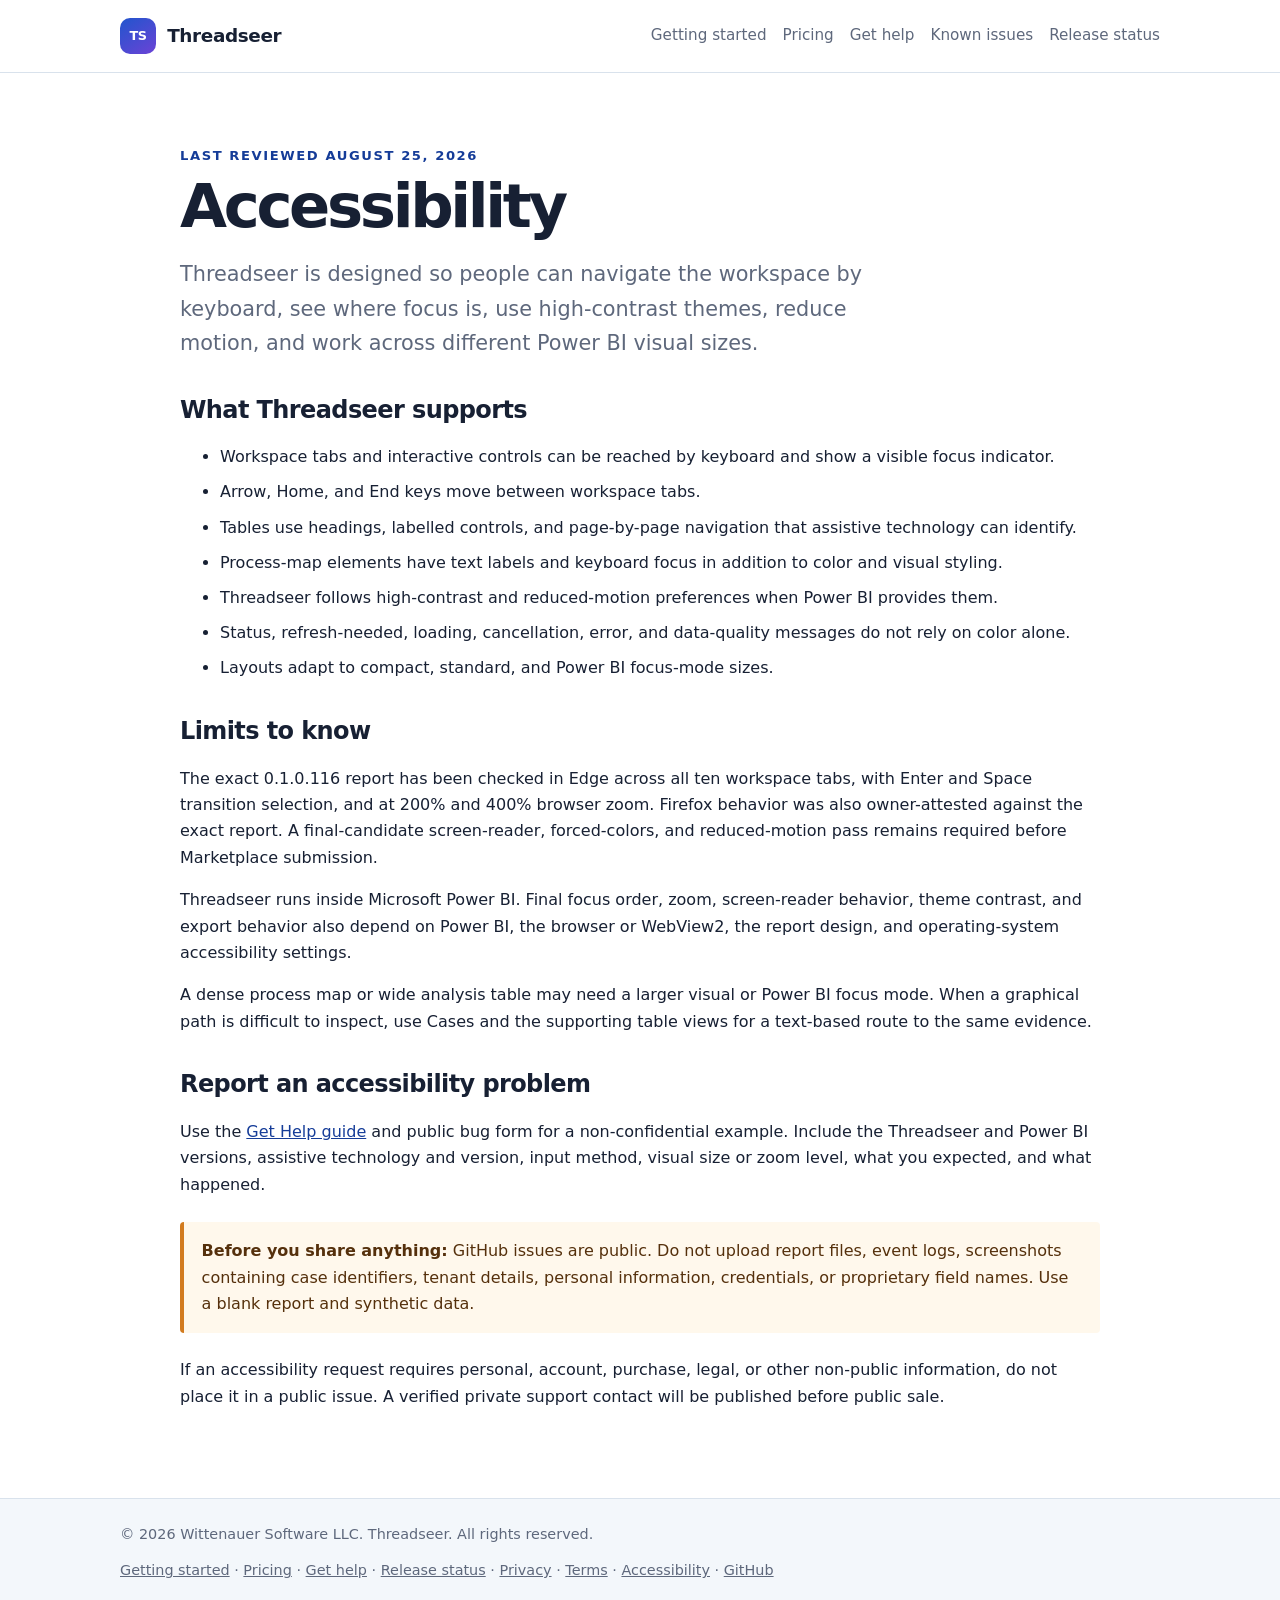
==== docs/accessibility/index.html @ ff3f4d17 "docs: reconcile 0.1.0.116 browser validation" ====
<!doctype html>
<html lang="en">
<head>
  <meta charset="utf-8">
  <meta name="viewport" content="width=device-width, initial-scale=1">
  <meta name="description" content="Learn how Threadseer supports keyboard use, focus, contrast, reduced motion, responsive layouts, and accessibility reporting.">
  <title>Accessibility | Threadseer</title>
  <link rel="stylesheet" href="../assets/styles.css?v=20260822-business-copy">
</head>
<body>
  <a class="skip-link" href="#main">Skip to content</a>
  <header class="site-header"><nav class="nav" aria-label="Primary"><a class="brand" href="../"><span class="brand-mark" aria-hidden="true">TS</span>Threadseer</a><div class="nav-links"><a href="../getting-started/">Getting started</a><a href="../licensing/">Pricing</a><a href="../support/">Get help</a><a href="../known-issues/">Known issues</a><a href="../release-notes/">Release status</a></div></nav></header>
  <main id="main" class="page"><div class="content">
    <div class="eyebrow">Last reviewed August 25, 2026</div>
    <h1>Accessibility</h1>
    <p class="lede">Threadseer is designed so people can navigate the workspace by keyboard, see where focus is, use high-contrast themes, reduce motion, and work across different Power BI visual sizes.</p>

    <h2>What Threadseer supports</h2>
    <ul class="checklist">
      <li>Workspace tabs and interactive controls can be reached by keyboard and show a visible focus indicator.</li>
      <li>Arrow, Home, and End keys move between workspace tabs.</li>
      <li>Tables use headings, labelled controls, and page-by-page navigation that assistive technology can identify.</li>
      <li>Process-map elements have text labels and keyboard focus in addition to color and visual styling.</li>
      <li>Threadseer follows high-contrast and reduced-motion preferences when Power BI provides them.</li>
      <li>Status, refresh-needed, loading, cancellation, error, and data-quality messages do not rely on color alone.</li>
      <li>Layouts adapt to compact, standard, and Power BI focus-mode sizes.</li>
    </ul>

    <h2>Limits to know</h2>
    <p>The exact 0.1.0.116 report has been checked in Edge across all ten workspace tabs, with Enter and Space transition selection, and at 200% and 400% browser zoom. Firefox behavior was also owner-attested against the exact report. A final-candidate screen-reader, forced-colors, and reduced-motion pass remains required before Marketplace submission.</p>
    <p>Threadseer runs inside Microsoft Power BI. Final focus order, zoom, screen-reader behavior, theme contrast, and export behavior also depend on Power BI, the browser or WebView2, the report design, and operating-system accessibility settings.</p>
    <p>A dense process map or wide analysis table may need a larger visual or Power BI focus mode. When a graphical path is difficult to inspect, use Cases and the supporting table views for a text-based route to the same evidence.</p>

    <h2>Report an accessibility problem</h2>
    <p>Use the <a href="../support/">Get Help guide</a> and public bug form for a non-confidential example. Include the Threadseer and Power BI versions, assistive technology and version, input method, visual size or zoom level, what you expected, and what happened.</p>
    <div class="notice warning"><strong>Before you share anything:</strong> GitHub issues are public. Do not upload report files, event logs, screenshots containing case identifiers, tenant details, personal information, credentials, or proprietary field names. Use a blank report and synthetic data.</div>
    <p>If an accessibility request requires personal, account, purchase, legal, or other non-public information, do not place it in a public issue. A verified private support contact will be published before public sale.</p>
  </div></main>
  <footer class="site-footer"><div class="footer-inner"><p>&copy; 2026 Wittenauer Software LLC. Threadseer. All rights reserved.</p><p><a href="../getting-started/">Getting started</a> &middot; <a href="../licensing/">Pricing</a> &middot; <a href="../support/">Get help</a> &middot; <a href="../release-notes/">Release status</a> &middot; <a href="../privacy/">Privacy</a> &middot; <a href="../terms/">Terms</a> &middot; <a href="./">Accessibility</a> &middot; <a href="https://github.com/wittenauer-software/threadseer-support">GitHub</a></p></div></footer>
</body>
</html>
---- docs/assets/styles.css ----
:root {
  color-scheme: light;
  --ink: #172033;
  --muted: #5e687c;
  --paper: #ffffff;
  --wash: #f3f7fb;
  --line: #d9e2ec;
  --brand: #2155cd;
  --brand-dark: #153c98;
  --accent: #18a999;
  --warning: #8a4b08;
  font-family: Inter, "Segoe UI", system-ui, -apple-system, BlinkMacSystemFont, sans-serif;
}

* { box-sizing: border-box; }
html { scroll-behavior: smooth; }
body { margin: 0; color: var(--ink); background: var(--paper); line-height: 1.65; }
a { color: var(--brand-dark); }
a:hover { color: var(--brand); }
a:focus-visible, .button:focus-visible, summary:focus-visible, .table-wrap:focus-visible { outline: 3px solid #ffbf47; outline-offset: 3px; }
.skip-link { position: absolute; left: -999px; top: 0; padding: .6rem 1rem; background: var(--ink); color: white; z-index: 20; }
.skip-link:focus { left: 1rem; top: 1rem; }
.site-header { border-bottom: 1px solid var(--line); background: rgba(255,255,255,.96); }
.nav { max-width: 1080px; margin: 0 auto; min-height: 72px; padding: 0 1.25rem; display: flex; align-items: center; justify-content: space-between; gap: 1.25rem; }
.brand { display: inline-flex; align-items: center; gap: .7rem; color: var(--ink); text-decoration: none; font-size: 1.15rem; font-weight: 750; letter-spacing: -.02em; }
.brand-mark { display: grid; place-items: center; width: 36px; height: 36px; color: white; background: linear-gradient(145deg, var(--brand), #6b43d6); border-radius: 10px; font-size: .8rem; letter-spacing: -.03em; }
.nav-links { display: flex; flex-wrap: wrap; gap: .25rem 1rem; }
.nav-links a { color: var(--muted); text-decoration: none; font-size: .95rem; }
.nav-links a:hover { color: var(--ink); }
.nav-links a[aria-current="page"] { color: var(--ink); font-weight: 700; text-decoration: underline; text-decoration-thickness: 2px; text-underline-offset: .35rem; }
main { min-height: calc(100vh - 190px); }
.hero { background: radial-gradient(circle at 85% 5%, #dce7ff 0, transparent 34%), linear-gradient(180deg, #f8fbff, var(--paper)); border-bottom: 1px solid var(--line); }
.hero-inner, .content { max-width: 960px; margin: 0 auto; padding: 4.5rem 1.25rem; }
.hero-inner { max-width: 1080px; }
.eyebrow { color: var(--brand-dark); font-size: .82rem; font-weight: 750; letter-spacing: .12em; text-transform: uppercase; }
h1 { max-width: 760px; margin: .5rem 0 1rem; font-size: clamp(2.3rem, 7vw, 4.8rem); line-height: 1.02; letter-spacing: -.055em; }
.page h1 { font-size: clamp(2.25rem, 6vw, 3.8rem); }
h2 { margin-top: 2.2rem; line-height: 1.2; letter-spacing: -.025em; }
h3 { line-height: 1.3; }
.lede { max-width: 720px; color: var(--muted); font-size: clamp(1.05rem, 2.5vw, 1.3rem); }
.actions { display: flex; flex-wrap: wrap; gap: .8rem; margin-top: 1.7rem; }
.button { display: inline-flex; align-items: center; justify-content: center; min-height: 46px; padding: .68rem 1rem; border: 1px solid var(--brand); border-radius: 9px; background: var(--brand); color: white; text-decoration: none; font-weight: 700; transition: background-color .15s ease, border-color .15s ease, box-shadow .15s ease, color .15s ease; }
.button.secondary { color: var(--brand-dark); background: white; border-color: var(--line); }
a.button:hover { color: white; background: var(--brand-dark); border-color: var(--brand-dark); box-shadow: 0 6px 16px rgba(21,60,152,.22); }
a.button.secondary:hover { color: var(--brand-dark); background: var(--wash); border-color: var(--brand); box-shadow: 0 6px 16px rgba(23,32,51,.1); }
.grid { display: grid; grid-template-columns: repeat(2, minmax(0, 1fr)); gap: 1rem; margin-top: 2rem; }
.card { padding: 1.4rem; border: 1px solid var(--line); border-radius: 14px; background: white; box-shadow: 0 8px 24px rgba(23,32,51,.05); }
.card h2, .card h3 { margin-top: 0; }
.card p:last-child { margin-bottom: 0; }
.plan-grid { display: grid; grid-template-columns: repeat(2, minmax(0, 1fr)); gap: 1rem; margin: 2rem 0; }
.plan-card { display: flex; flex-direction: column; }
.plan-card.featured { border: 2px solid var(--brand); box-shadow: 0 12px 30px rgba(33,85,205,.12); }
.plan-card .checklist { padding-left: 1.25rem; }
.price { margin: .25rem 0; color: var(--ink); font-size: clamp(2rem, 5vw, 3rem); font-weight: 800; line-height: 1.1; letter-spacing: -.045em; }
.price span { color: var(--muted); font-size: 1rem; font-weight: 600; letter-spacing: normal; }
.price-secondary { margin-top: 0; color: var(--muted); }
.steps-grid, .workspace-grid, .support-options, .privacy-summary { grid-template-columns: repeat(3, minmax(0, 1fr)); }
.step-number { display: grid; place-items: center; width: 2rem; height: 2rem; margin-bottom: .9rem; border-radius: 50%; color: white; background: var(--brand); font-weight: 800; }
.status-grid { display: grid; grid-template-columns: repeat(2, minmax(0, 1fr)); gap: .75rem; margin: 1.5rem 0; }
.status-item { display: flex; flex-direction: column; gap: .15rem; padding: 1rem; border: 1px solid var(--line); border-radius: 10px; background: var(--wash); }
.status-item span { color: var(--muted); }
.notice { margin: 1.5rem 0; padding: 1rem 1.1rem; border-left: 4px solid var(--accent); border-radius: 4px; background: #ecfaf7; }
.notice.warning { border-left-color: #d27b1f; background: #fff8ec; color: #55300c; }
.checklist li { margin-bottom: .55rem; }
.table-wrap { max-width: 100%; margin: 1.5rem 0; overflow-x: auto; border: 1px solid var(--line); border-radius: 10px; }
table { width: 100%; min-width: 680px; border-collapse: collapse; background: white; }
th, td { padding: .8rem .9rem; border-bottom: 1px solid var(--line); text-align: left; vertical-align: top; }
th { background: var(--wash); font-size: .92rem; }
tr:last-child td { border-bottom: 0; }
.content li + li { margin-top: .35rem; }
.meta { color: var(--muted); font-size: .92rem; }
details { margin: 1.5rem 0; border: 1px solid var(--line); border-radius: 10px; background: white; }
summary { padding: 1rem 1.1rem; color: var(--ink); cursor: pointer; font-weight: 750; }
details[open] summary { border-bottom: 1px solid var(--line); background: var(--wash); }
.details-body { padding: .2rem 1.1rem 1rem; }
.details-body.table-wrap { margin: 0; padding: 0; border: 0; border-radius: 0 0 10px 10px; }
.site-footer { border-top: 1px solid var(--line); background: var(--wash); }
.footer-inner { max-width: 1080px; margin: 0 auto; padding: 1.5rem 1.25rem; display: flex; flex-wrap: wrap; justify-content: space-between; gap: .75rem 1.5rem; color: var(--muted); font-size: .9rem; }
.footer-inner p { margin: 0; }
.footer-inner a { color: inherit; }
code { padding: .12rem .35rem; border-radius: 4px; background: var(--wash); }

@media (max-width: 700px) {
  .nav { align-items: flex-start; flex-direction: column; padding-top: 1rem; padding-bottom: 1rem; }
  .nav-links { row-gap: .65rem; }
  .grid, .plan-grid, .steps-grid, .workspace-grid, .support-options, .privacy-summary, .status-grid { grid-template-columns: 1fr; }
  .hero-inner, .content { padding-top: 3rem; padding-bottom: 3rem; }
}

@media (prefers-reduced-motion: reduce) {
  html { scroll-behavior: auto; }
  .button { transition: none; }
}
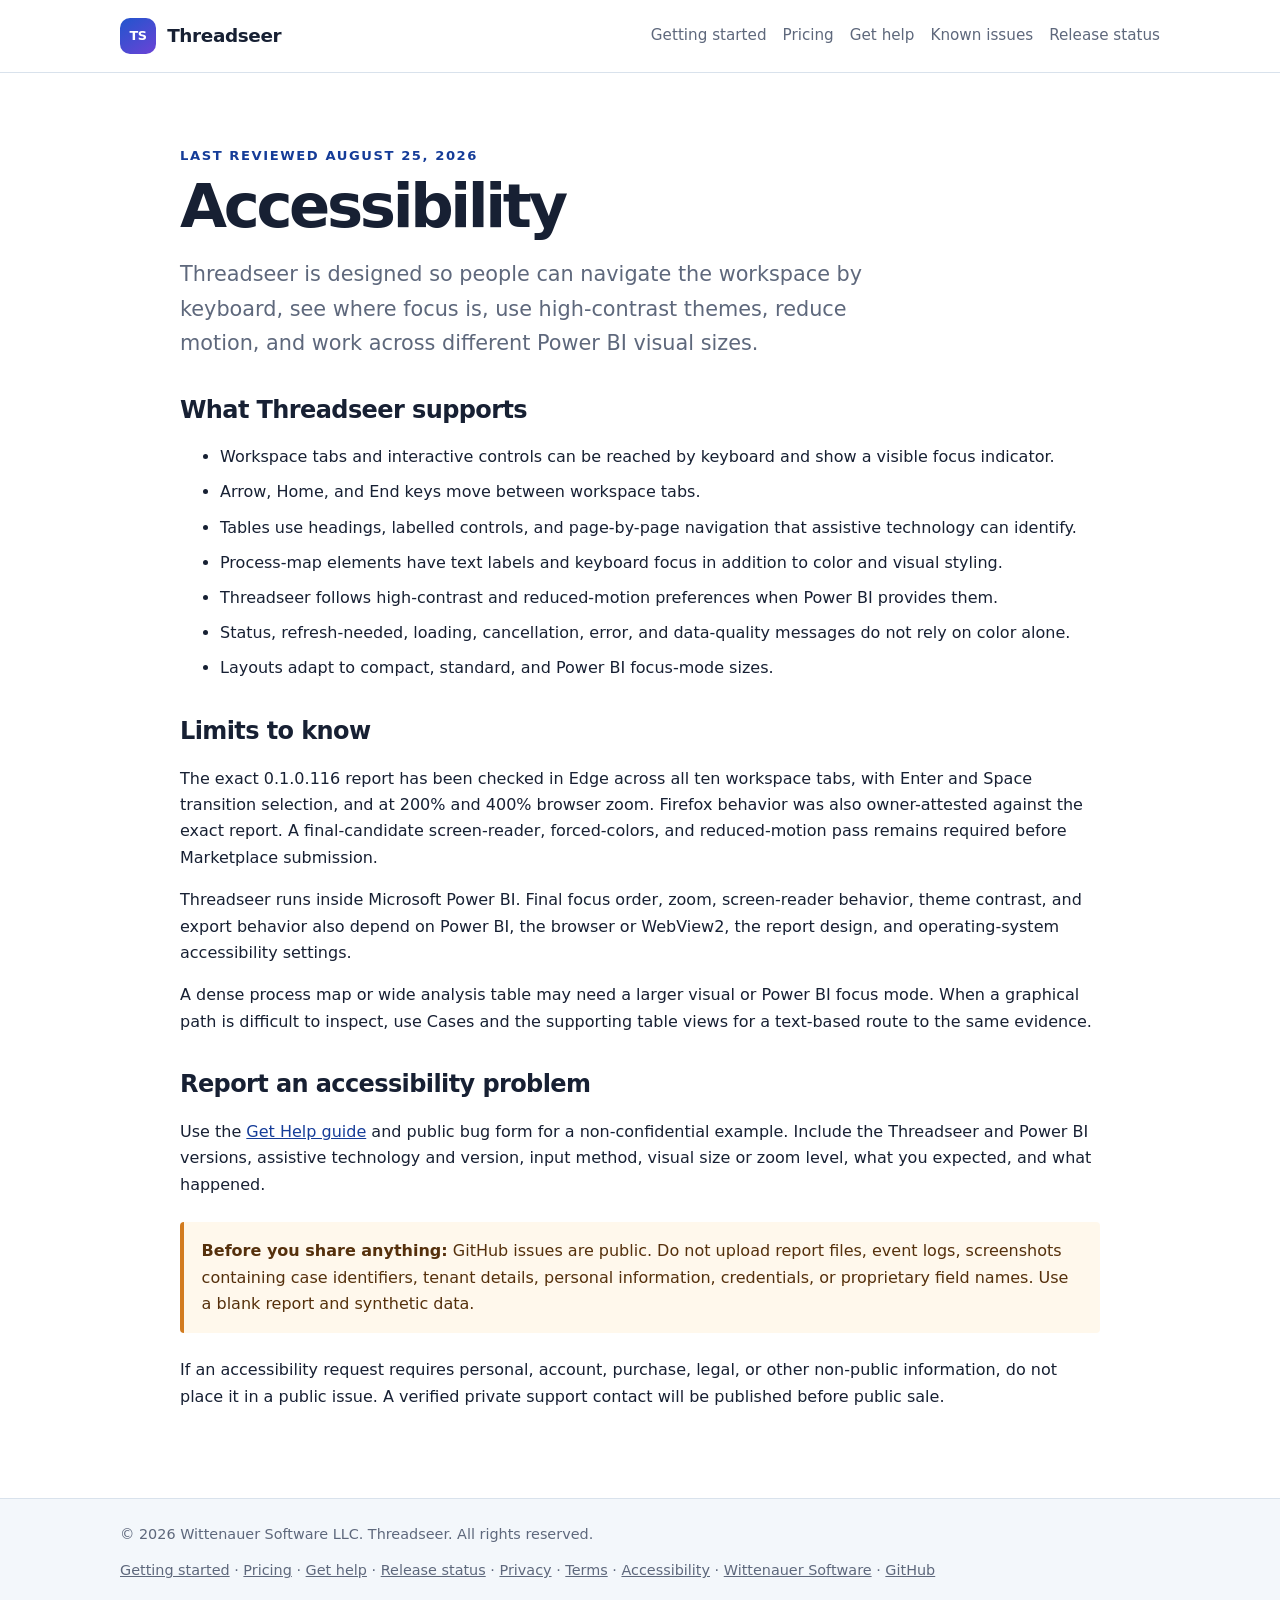
==== commit 76584495: "Link support site to company website" ====
--- a/docs/accessibility/index.html
+++ b/docs/accessibility/index.html
@@ -36,6 +36,6 @@
     <div class="notice warning"><strong>Before you share anything:</strong> GitHub issues are public. Do not upload report files, event logs, screenshots containing case identifiers, tenant details, personal information, credentials, or proprietary field names. Use a blank report and synthetic data.</div>
     <p>If an accessibility request requires personal, account, purchase, legal, or other non-public information, do not place it in a public issue. A verified private support contact will be published before public sale.</p>
   </div></main>
-  <footer class="site-footer"><div class="footer-inner"><p>&copy; 2026 Wittenauer Software LLC. Threadseer. All rights reserved.</p><p><a href="../getting-started/">Getting started</a> &middot; <a href="../licensing/">Pricing</a> &middot; <a href="../support/">Get help</a> &middot; <a href="../release-notes/">Release status</a> &middot; <a href="../privacy/">Privacy</a> &middot; <a href="../terms/">Terms</a> &middot; <a href="./">Accessibility</a> &middot; <a href="https://github.com/wittenauer-software/threadseer-support">GitHub</a></p></div></footer>
+  <footer class="site-footer"><div class="footer-inner"><p>&copy; 2026 Wittenauer Software LLC. Threadseer. All rights reserved.</p><p><a href="../getting-started/">Getting started</a> &middot; <a href="../licensing/">Pricing</a> &middot; <a href="../support/">Get help</a> &middot; <a href="../release-notes/">Release status</a> &middot; <a href="../privacy/">Privacy</a> &middot; <a href="../terms/">Terms</a> &middot; <a href="./">Accessibility</a> &middot; <a href="https://wittenauersoftware.com">Wittenauer Software</a> &middot; <a href="https://github.com/wittenauer-software/threadseer-support">GitHub</a></p></div></footer>
 </body>
 </html>
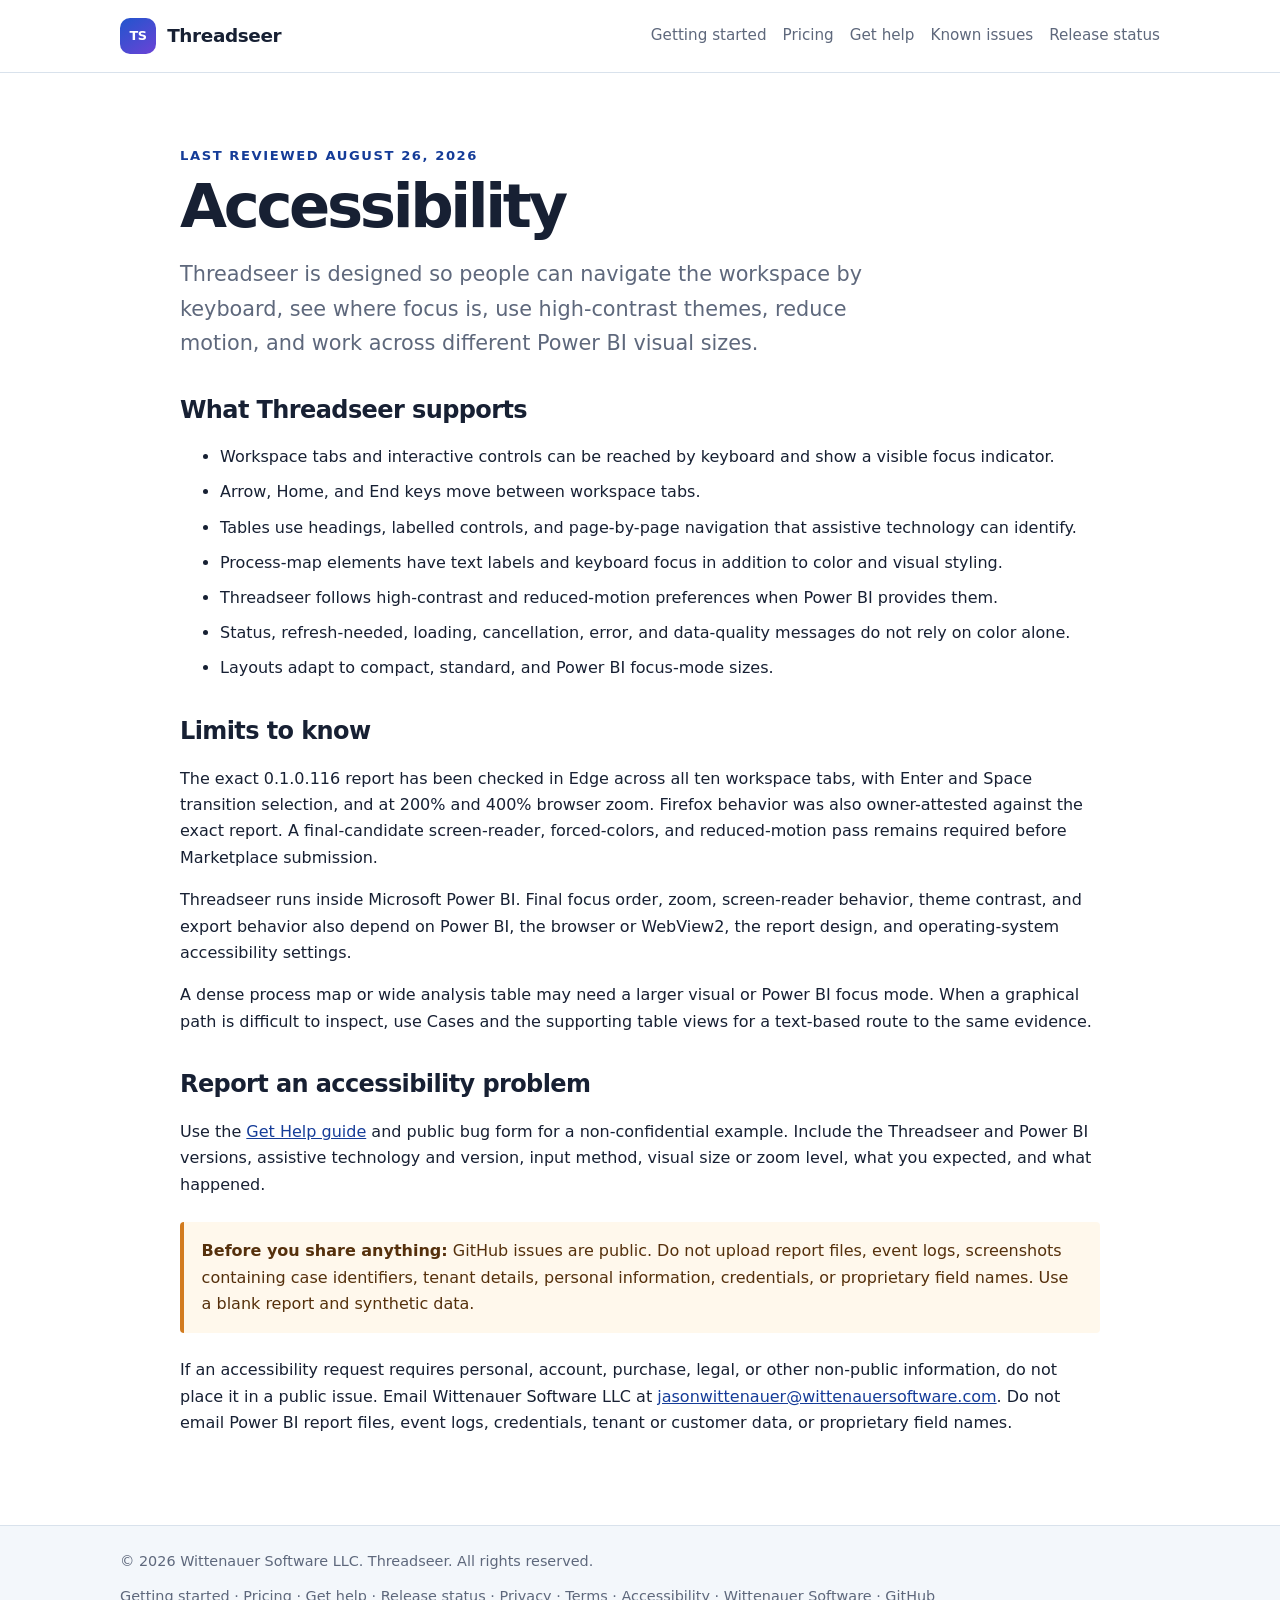
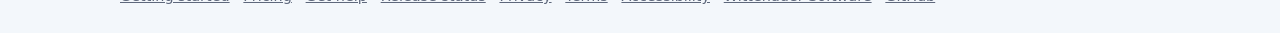
==== commit a649c316: "docs: publish Marketplace support contact" ====
--- a/docs/accessibility/index.html
+++ b/docs/accessibility/index.html
@@ -11,7 +11,7 @@
   <a class="skip-link" href="#main">Skip to content</a>
   <header class="site-header"><nav class="nav" aria-label="Primary"><a class="brand" href="../"><span class="brand-mark" aria-hidden="true">TS</span>Threadseer</a><div class="nav-links"><a href="../getting-started/">Getting started</a><a href="../licensing/">Pricing</a><a href="../support/">Get help</a><a href="../known-issues/">Known issues</a><a href="../release-notes/">Release status</a></div></nav></header>
   <main id="main" class="page"><div class="content">
-    <div class="eyebrow">Last reviewed August 25, 2026</div>
+    <div class="eyebrow">Last reviewed August 26, 2026</div>
     <h1>Accessibility</h1>
     <p class="lede">Threadseer is designed so people can navigate the workspace by keyboard, see where focus is, use high-contrast themes, reduce motion, and work across different Power BI visual sizes.</p>
 
@@ -34,7 +34,7 @@
     <h2>Report an accessibility problem</h2>
     <p>Use the <a href="../support/">Get Help guide</a> and public bug form for a non-confidential example. Include the Threadseer and Power BI versions, assistive technology and version, input method, visual size or zoom level, what you expected, and what happened.</p>
     <div class="notice warning"><strong>Before you share anything:</strong> GitHub issues are public. Do not upload report files, event logs, screenshots containing case identifiers, tenant details, personal information, credentials, or proprietary field names. Use a blank report and synthetic data.</div>
-    <p>If an accessibility request requires personal, account, purchase, legal, or other non-public information, do not place it in a public issue. A verified private support contact will be published before public sale.</p>
+    <p>If an accessibility request requires personal, account, purchase, legal, or other non-public information, do not place it in a public issue. Email Wittenauer Software LLC at <a href="mailto:jasonwittenauer@wittenauersoftware.com">jasonwittenauer@wittenauersoftware.com</a>. Do not email Power BI report files, event logs, credentials, tenant or customer data, or proprietary field names.</p>
   </div></main>
   <footer class="site-footer"><div class="footer-inner"><p>&copy; 2026 Wittenauer Software LLC. Threadseer. All rights reserved.</p><p><a href="../getting-started/">Getting started</a> &middot; <a href="../licensing/">Pricing</a> &middot; <a href="../support/">Get help</a> &middot; <a href="../release-notes/">Release status</a> &middot; <a href="../privacy/">Privacy</a> &middot; <a href="../terms/">Terms</a> &middot; <a href="./">Accessibility</a> &middot; <a href="https://wittenauersoftware.com">Wittenauer Software</a> &middot; <a href="https://github.com/wittenauer-software/threadseer-support">GitHub</a></p></div></footer>
 </body>
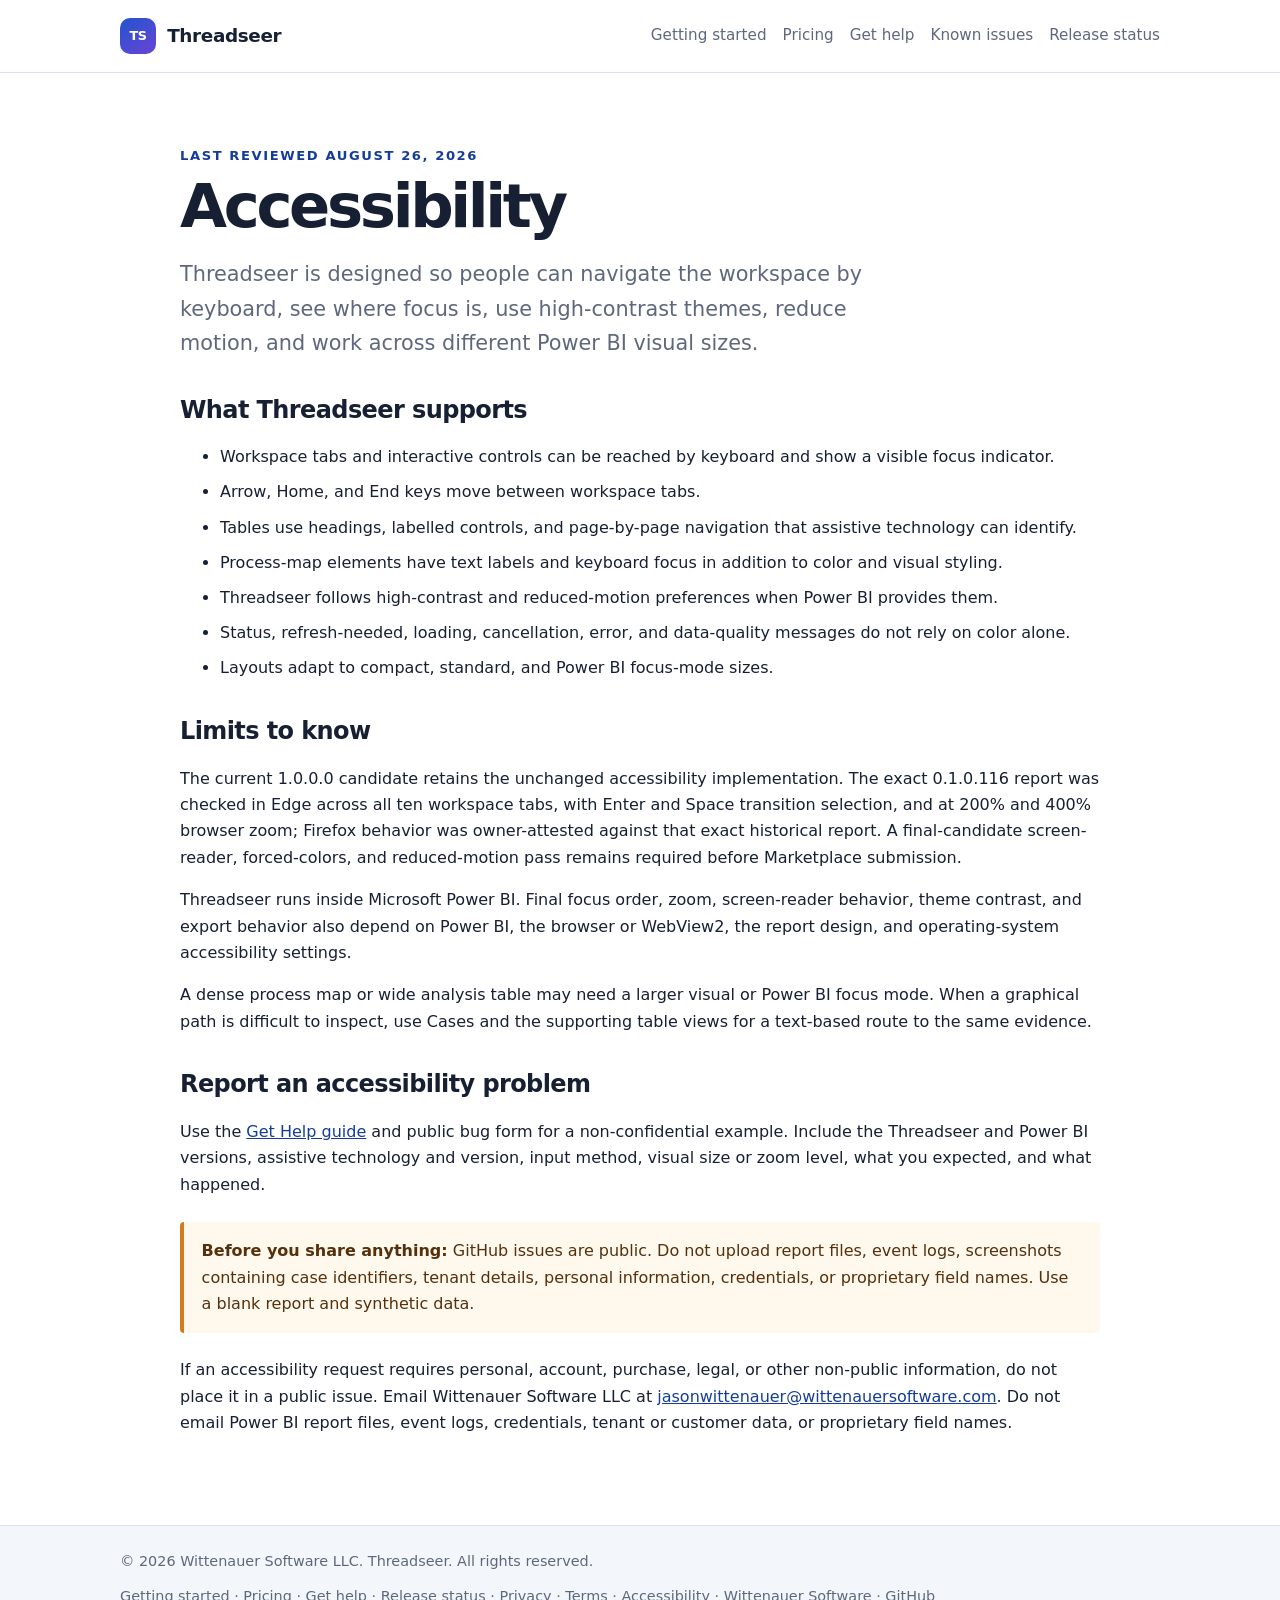
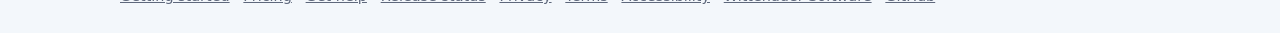
==== commit 791efdd6: "docs: reconcile Marketplace version 1.0.0.0" ====
--- a/docs/accessibility/index.html
+++ b/docs/accessibility/index.html
@@ -27,7 +27,7 @@
     </ul>
 
     <h2>Limits to know</h2>
-    <p>The exact 0.1.0.116 report has been checked in Edge across all ten workspace tabs, with Enter and Space transition selection, and at 200% and 400% browser zoom. Firefox behavior was also owner-attested against the exact report. A final-candidate screen-reader, forced-colors, and reduced-motion pass remains required before Marketplace submission.</p>
+    <p>The current 1.0.0.0 candidate retains the unchanged accessibility implementation. The exact 0.1.0.116 report was checked in Edge across all ten workspace tabs, with Enter and Space transition selection, and at 200% and 400% browser zoom; Firefox behavior was owner-attested against that exact historical report. A final-candidate screen-reader, forced-colors, and reduced-motion pass remains required before Marketplace submission.</p>
     <p>Threadseer runs inside Microsoft Power BI. Final focus order, zoom, screen-reader behavior, theme contrast, and export behavior also depend on Power BI, the browser or WebView2, the report design, and operating-system accessibility settings.</p>
     <p>A dense process map or wide analysis table may need a larger visual or Power BI focus mode. When a graphical path is difficult to inspect, use Cases and the supporting table views for a text-based route to the same evidence.</p>
 
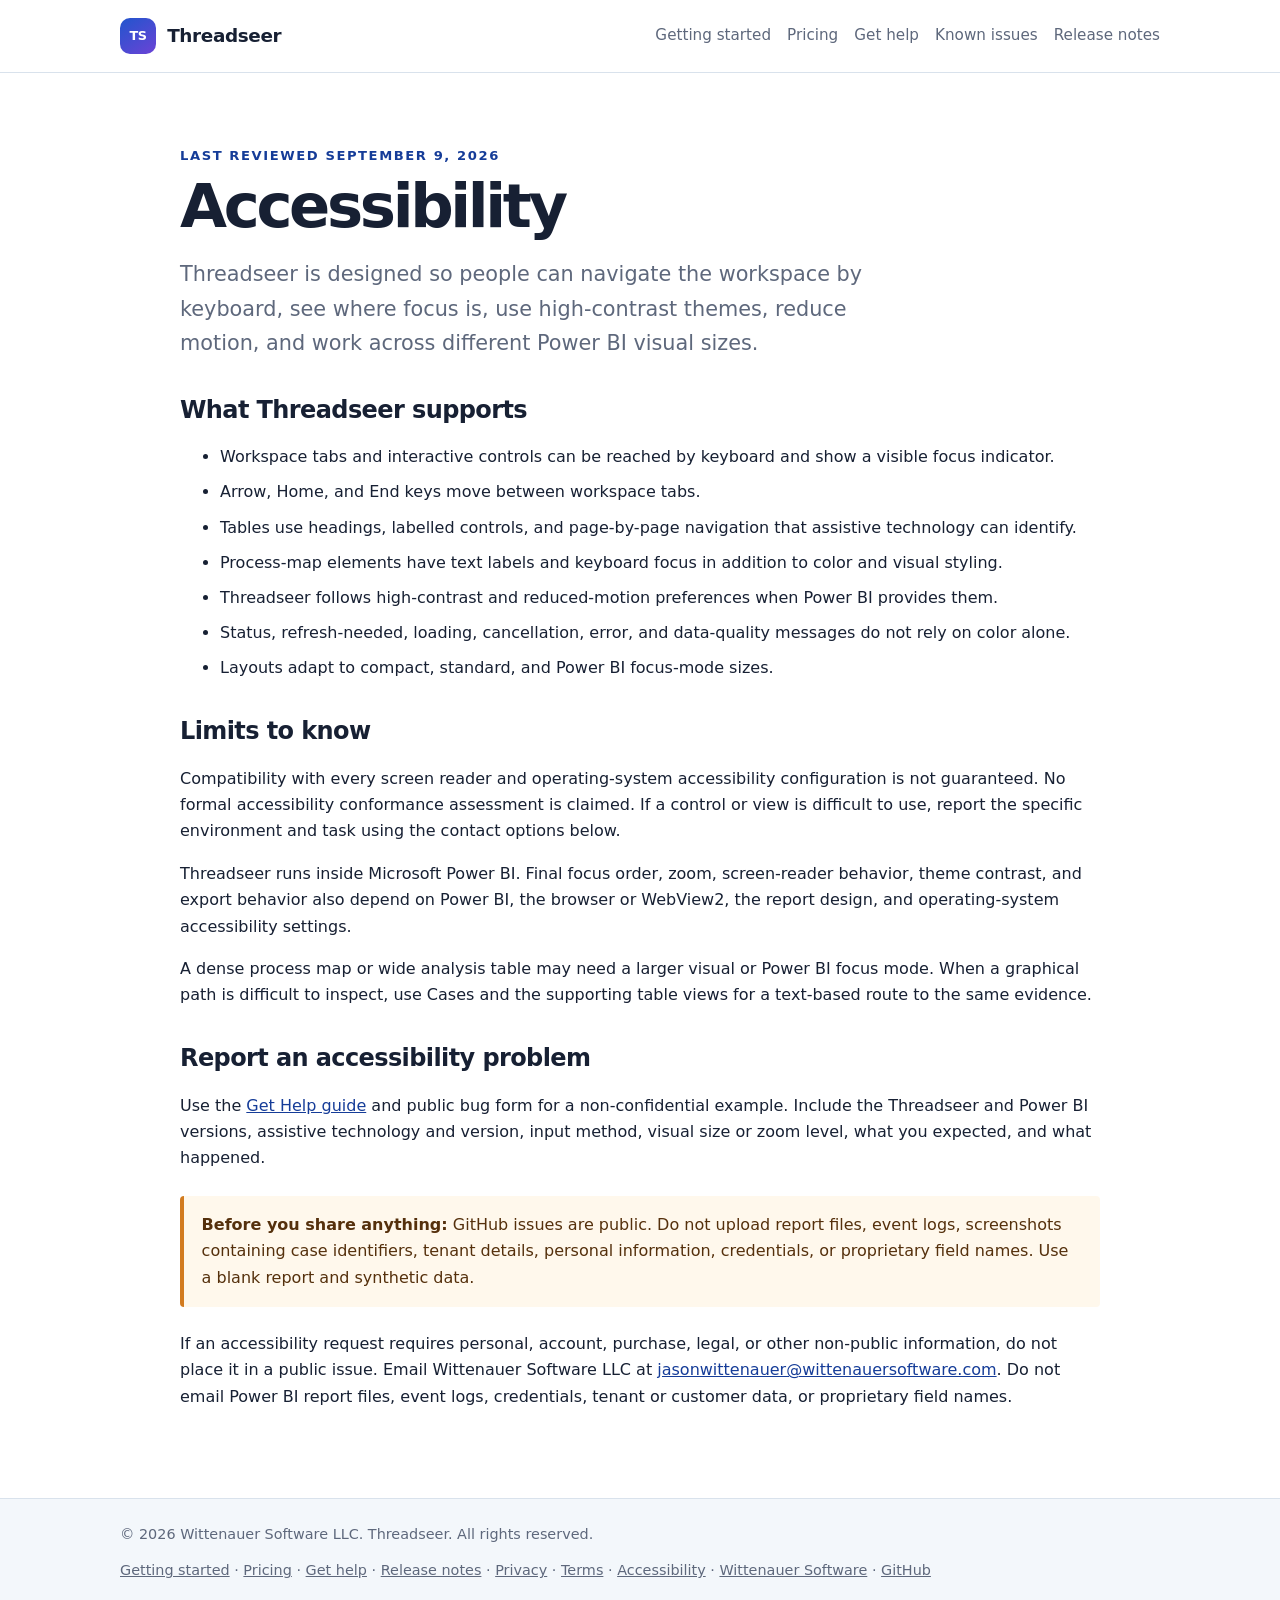
==== commit d5fb06b3: "Replace launch-status copy with complete product documentation" ====
--- a/docs/accessibility/index.html
+++ b/docs/accessibility/index.html
@@ -9,9 +9,9 @@
 </head>
 <body>
   <a class="skip-link" href="#main">Skip to content</a>
-  <header class="site-header"><nav class="nav" aria-label="Primary"><a class="brand" href="../"><span class="brand-mark" aria-hidden="true">TS</span>Threadseer</a><div class="nav-links"><a href="../getting-started/">Getting started</a><a href="../licensing/">Pricing</a><a href="../support/">Get help</a><a href="../known-issues/">Known issues</a><a href="../release-notes/">Release status</a></div></nav></header>
+  <header class="site-header"><nav class="nav" aria-label="Primary"><a class="brand" href="../"><span class="brand-mark" aria-hidden="true">TS</span>Threadseer</a><div class="nav-links"><a href="../getting-started/">Getting started</a><a href="../licensing/">Pricing</a><a href="../support/">Get help</a><a href="../known-issues/">Known issues</a><a href="../release-notes/">Release notes</a></div></nav></header>
   <main id="main" class="page"><div class="content">
-    <div class="eyebrow">Last reviewed August 26, 2026</div>
+    <div class="eyebrow">Last reviewed September 9, 2026</div>
     <h1>Accessibility</h1>
     <p class="lede">Threadseer is designed so people can navigate the workspace by keyboard, see where focus is, use high-contrast themes, reduce motion, and work across different Power BI visual sizes.</p>
 
@@ -27,7 +27,7 @@
     </ul>
 
     <h2>Limits to know</h2>
-    <p>The current 1.0.0.0 candidate retains the unchanged accessibility implementation. The exact 0.1.0.116 report was checked in Edge across all ten workspace tabs, with Enter and Space transition selection, and at 200% and 400% browser zoom; Firefox behavior was owner-attested against that exact historical report. A final-candidate screen-reader, forced-colors, and reduced-motion pass remains required before Marketplace submission.</p>
+    <p>Compatibility with every screen reader and operating-system accessibility configuration is not guaranteed. No formal accessibility conformance assessment is claimed. If a control or view is difficult to use, report the specific environment and task using the contact options below.</p>
     <p>Threadseer runs inside Microsoft Power BI. Final focus order, zoom, screen-reader behavior, theme contrast, and export behavior also depend on Power BI, the browser or WebView2, the report design, and operating-system accessibility settings.</p>
     <p>A dense process map or wide analysis table may need a larger visual or Power BI focus mode. When a graphical path is difficult to inspect, use Cases and the supporting table views for a text-based route to the same evidence.</p>
 
@@ -36,6 +36,6 @@
     <div class="notice warning"><strong>Before you share anything:</strong> GitHub issues are public. Do not upload report files, event logs, screenshots containing case identifiers, tenant details, personal information, credentials, or proprietary field names. Use a blank report and synthetic data.</div>
     <p>If an accessibility request requires personal, account, purchase, legal, or other non-public information, do not place it in a public issue. Email Wittenauer Software LLC at <a href="mailto:jasonwittenauer@wittenauersoftware.com">jasonwittenauer@wittenauersoftware.com</a>. Do not email Power BI report files, event logs, credentials, tenant or customer data, or proprietary field names.</p>
   </div></main>
-  <footer class="site-footer"><div class="footer-inner"><p>&copy; 2026 Wittenauer Software LLC. Threadseer. All rights reserved.</p><p><a href="../getting-started/">Getting started</a> &middot; <a href="../licensing/">Pricing</a> &middot; <a href="../support/">Get help</a> &middot; <a href="../release-notes/">Release status</a> &middot; <a href="../privacy/">Privacy</a> &middot; <a href="../terms/">Terms</a> &middot; <a href="./">Accessibility</a> &middot; <a href="https://wittenauersoftware.com">Wittenauer Software</a> &middot; <a href="https://github.com/wittenauer-software/threadseer-support">GitHub</a></p></div></footer>
+  <footer class="site-footer"><div class="footer-inner"><p>&copy; 2026 Wittenauer Software LLC. Threadseer. All rights reserved.</p><p><a href="../getting-started/">Getting started</a> &middot; <a href="../licensing/">Pricing</a> &middot; <a href="../support/">Get help</a> &middot; <a href="../release-notes/">Release notes</a> &middot; <a href="../privacy/">Privacy</a> &middot; <a href="../terms/">Terms</a> &middot; <a href="./">Accessibility</a> &middot; <a href="https://wittenauersoftware.com">Wittenauer Software</a> &middot; <a href="https://github.com/wittenauer-software/threadseer-support">GitHub</a></p></div></footer>
 </body>
 </html>
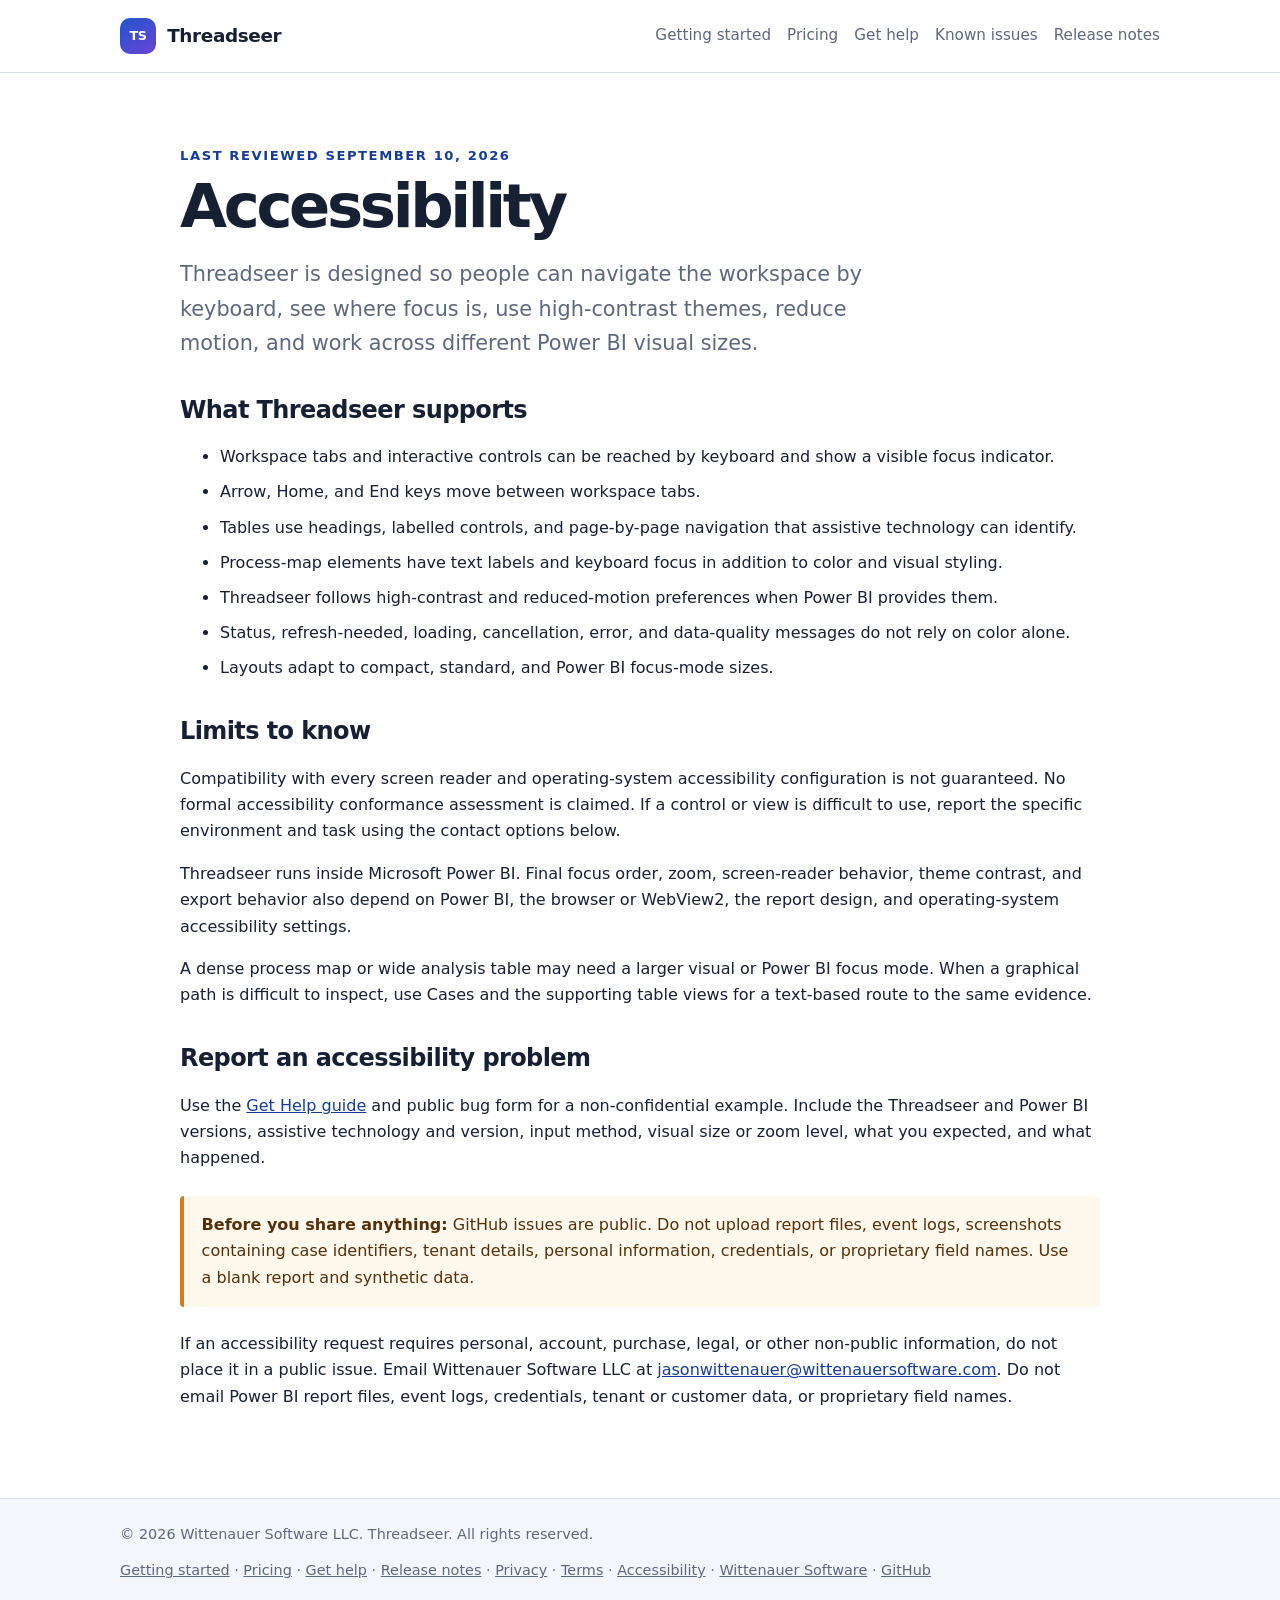
==== commit a78e3665: "Document small visual scrolling and case cohort report filters" ====
--- a/docs/accessibility/index.html
+++ b/docs/accessibility/index.html
@@ -11,7 +11,7 @@
   <a class="skip-link" href="#main">Skip to content</a>
   <header class="site-header"><nav class="nav" aria-label="Primary"><a class="brand" href="../"><span class="brand-mark" aria-hidden="true">TS</span>Threadseer</a><div class="nav-links"><a href="../getting-started/">Getting started</a><a href="../licensing/">Pricing</a><a href="../support/">Get help</a><a href="../known-issues/">Known issues</a><a href="../release-notes/">Release notes</a></div></nav></header>
   <main id="main" class="page"><div class="content">
-    <div class="eyebrow">Last reviewed September 9, 2026</div>
+    <div class="eyebrow">Last reviewed September 10, 2026</div>
     <h1>Accessibility</h1>
     <p class="lede">Threadseer is designed so people can navigate the workspace by keyboard, see where focus is, use high-contrast themes, reduce motion, and work across different Power BI visual sizes.</p>
 
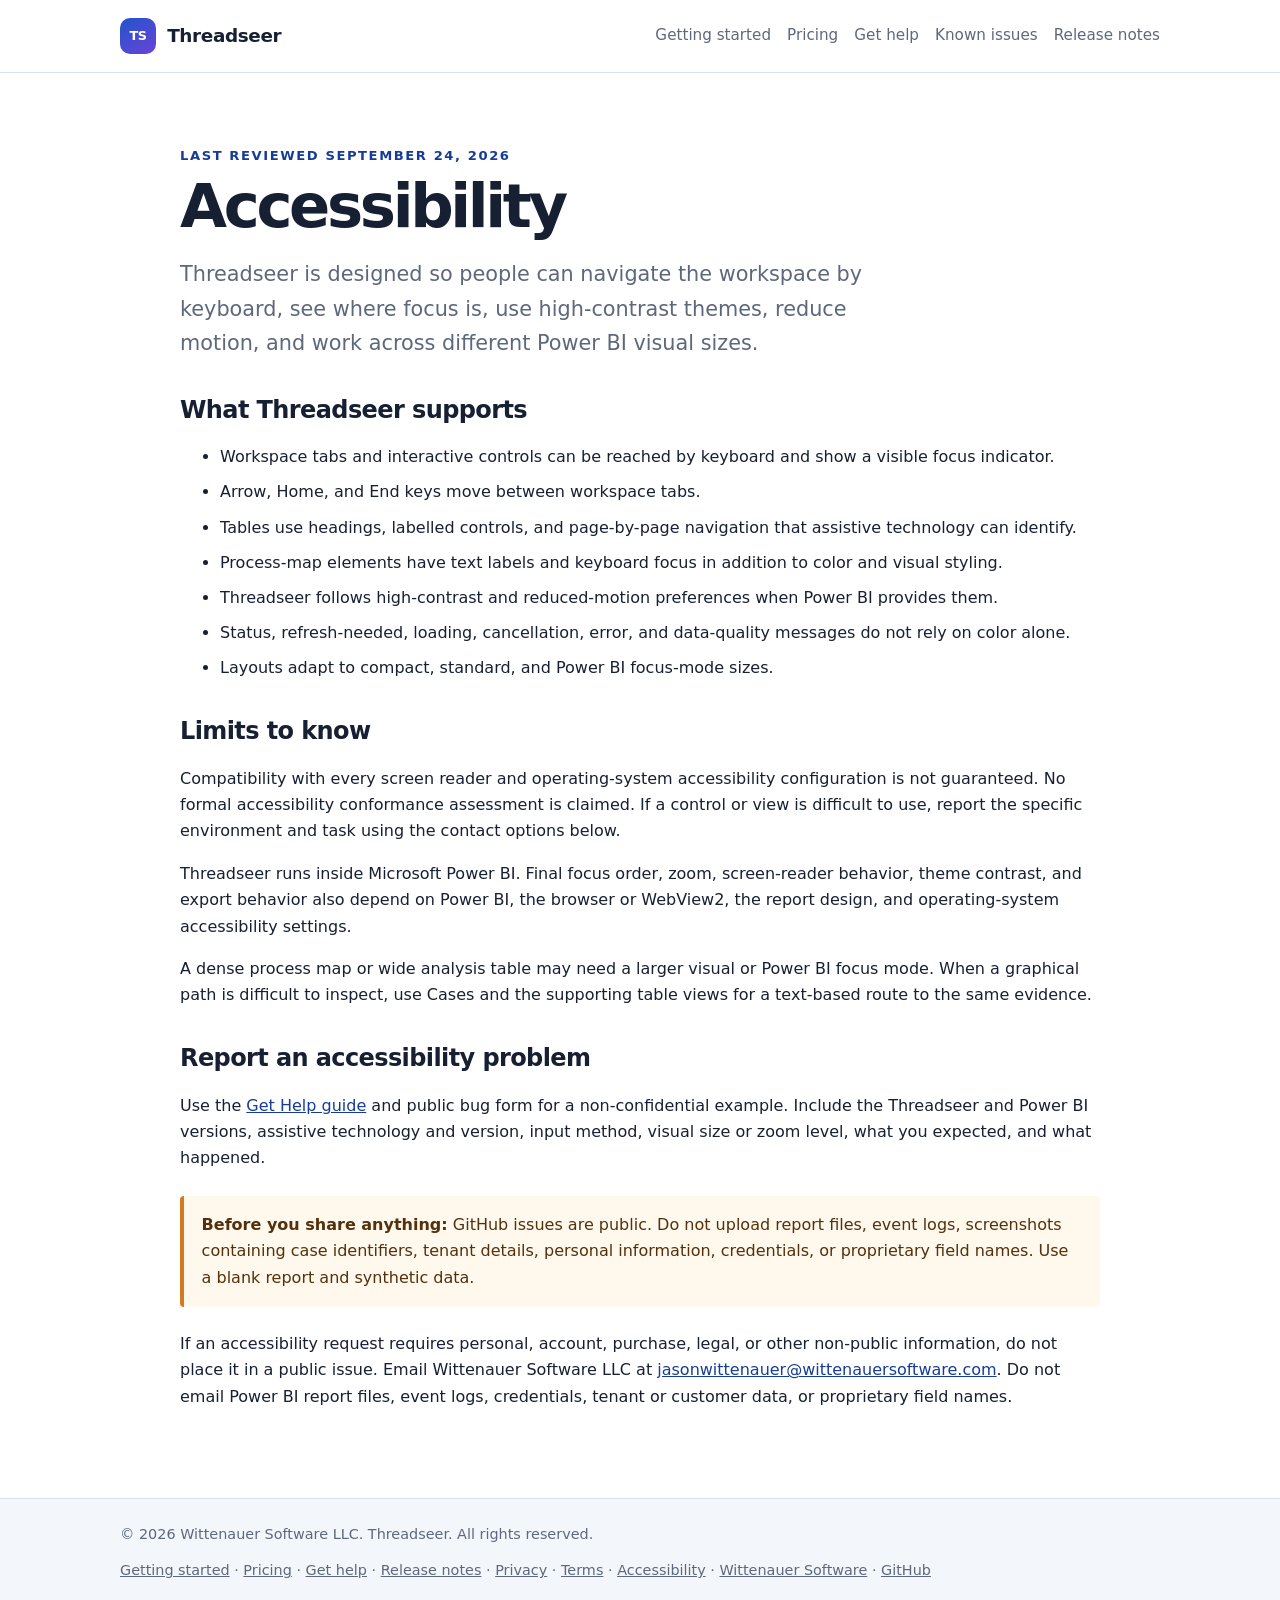
==== commit dd3e6c92: "docs: describe native high-contrast map improvements" ====
--- a/docs/accessibility/index.html
+++ b/docs/accessibility/index.html
@@ -11,7 +11,7 @@
   <a class="skip-link" href="#main">Skip to content</a>
   <header class="site-header"><nav class="nav" aria-label="Primary"><a class="brand" href="../"><span class="brand-mark" aria-hidden="true">TS</span>Threadseer</a><div class="nav-links"><a href="../getting-started/">Getting started</a><a href="../licensing/">Pricing</a><a href="../support/">Get help</a><a href="../known-issues/">Known issues</a><a href="../release-notes/">Release notes</a></div></nav></header>
   <main id="main" class="page"><div class="content">
-    <div class="eyebrow">Last reviewed September 10, 2026</div>
+    <div class="eyebrow">Last reviewed September 24, 2026</div>
     <h1>Accessibility</h1>
     <p class="lede">Threadseer is designed so people can navigate the workspace by keyboard, see where focus is, use high-contrast themes, reduce motion, and work across different Power BI visual sizes.</p>
 
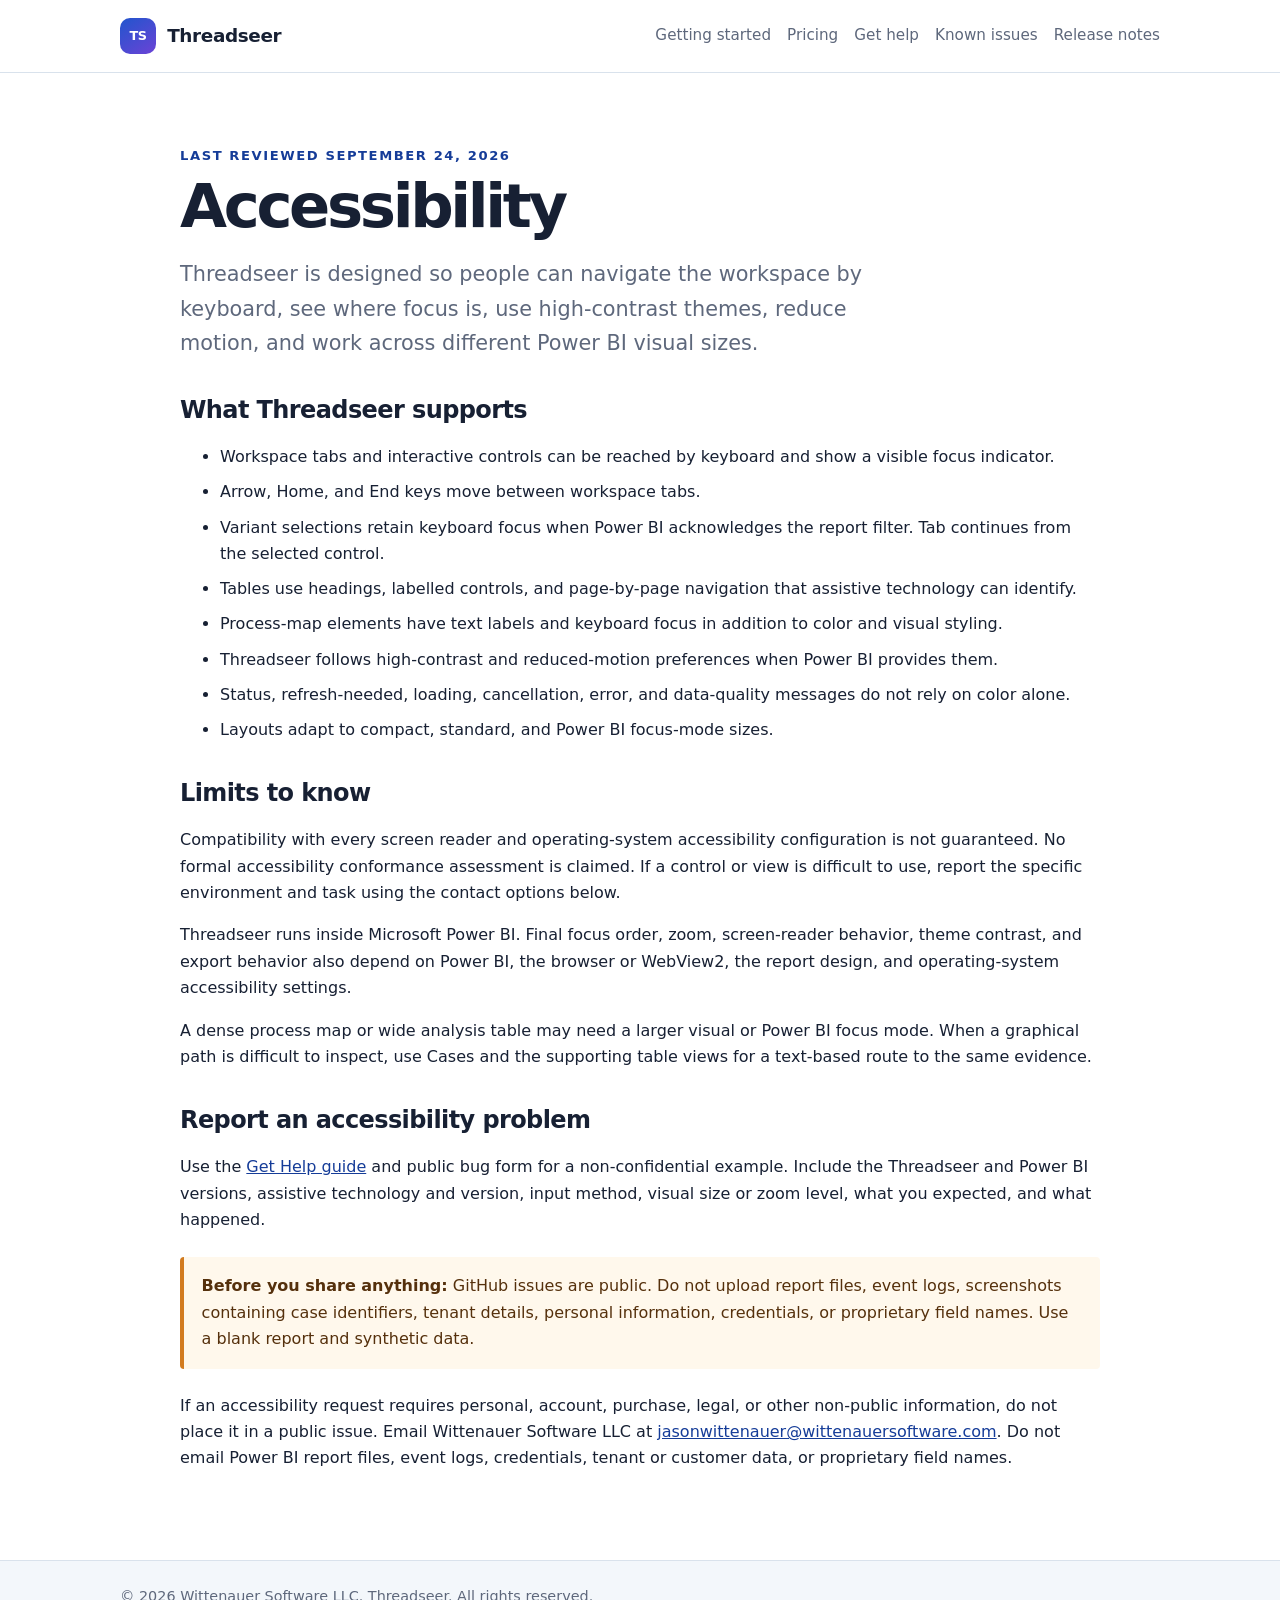
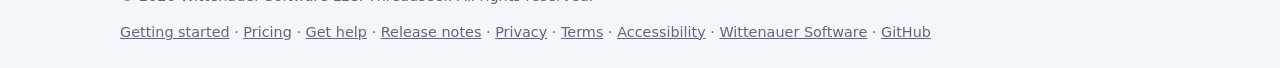
==== commit ab4dc21a: "docs: explain keyboard focus preservation in 1.1.0" ====
--- a/docs/accessibility/index.html
+++ b/docs/accessibility/index.html
@@ -19,6 +19,7 @@
     <ul class="checklist">
       <li>Workspace tabs and interactive controls can be reached by keyboard and show a visible focus indicator.</li>
       <li>Arrow, Home, and End keys move between workspace tabs.</li>
+      <li>Variant selections retain keyboard focus when Power BI acknowledges the report filter. Tab continues from the selected control.</li>
       <li>Tables use headings, labelled controls, and page-by-page navigation that assistive technology can identify.</li>
       <li>Process-map elements have text labels and keyboard focus in addition to color and visual styling.</li>
       <li>Threadseer follows high-contrast and reduced-motion preferences when Power BI provides them.</li>
